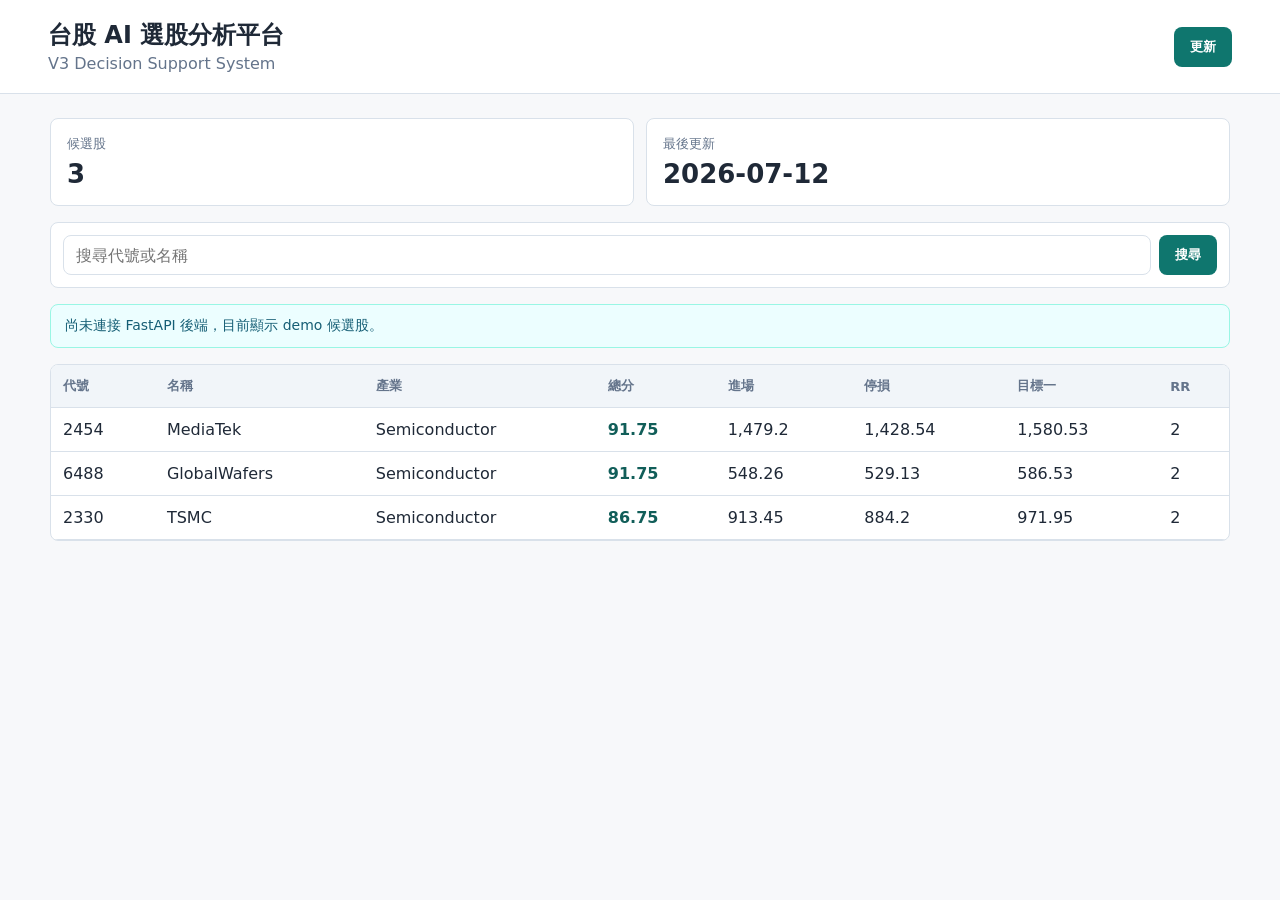
==== frontend/index.html @ 3da35d1b "Publish frontend with GitHub Pages" ====
<!doctype html>
<html lang="zh-Hant">
  <head>
    <meta charset="utf-8" />
    <meta name="viewport" content="width=device-width, initial-scale=1" />
    <title>Taiwan Stock AI Screener</title>
    <link rel="stylesheet" href="styles.css" />
  </head>
  <body>
    <header class="topbar">
      <div>
        <h1>&#21488;&#32929; AI &#36984;&#32929;&#20998;&#26512;&#24179;&#21488;</h1>
        <p>V3 Decision Support System</p>
      </div>
      <button id="refreshButton" type="button">&#26356;&#26032;</button>
    </header>

    <main>
      <section class="summary">
        <div>
          <span class="label">&#20505;&#36984;&#32929;</span>
          <strong id="candidateCount">0</strong>
        </div>
        <div>
          <span class="label">&#26368;&#24460;&#26356;&#26032;</span>
          <strong id="latestUpdate">-</strong>
        </div>
      </section>

      <section class="toolbar">
        <input id="searchInput" type="search" placeholder="&#25628;&#23563;&#20195;&#34399;&#25110;&#21517;&#31281;" />
        <button id="searchButton" type="button">&#25628;&#23563;</button>
      </section>

      <section id="notice" class="notice" hidden></section>

      <section class="table-wrap">
        <table>
          <thead>
            <tr>
              <th>&#20195;&#34399;</th>
              <th>&#21517;&#31281;</th>
              <th>&#29986;&#26989;</th>
              <th>&#32317;&#20998;</th>
              <th>&#36914;&#22580;</th>
              <th>&#20572;&#25613;</th>
              <th>&#30446;&#27161;&#19968;</th>
              <th>RR</th>
            </tr>
          </thead>
          <tbody id="candidateRows"></tbody>
        </table>
      </section>
    </main>

    <script src="app.js"></script>
  </body>
</html>
---- frontend/styles.css ----
:root {
  color-scheme: light;
  --bg: #f7f8fa;
  --panel: #ffffff;
  --text: #1f2937;
  --muted: #64748b;
  --line: #d9e1ea;
  --accent: #0f766e;
  --accent-strong: #115e59;
  --warn: #b45309;
}

* {
  box-sizing: border-box;
}

body {
  margin: 0;
  min-height: 100vh;
  background: var(--bg);
  color: var(--text);
  font-family:
    Inter,
    "Noto Sans TC",
    system-ui,
    -apple-system,
    BlinkMacSystemFont,
    "Segoe UI",
    sans-serif;
}

.topbar {
  display: flex;
  align-items: center;
  justify-content: space-between;
  gap: 16px;
  padding: 20px clamp(16px, 4vw, 48px);
  background: var(--panel);
  border-bottom: 1px solid var(--line);
}

h1 {
  margin: 0;
  font-size: 24px;
  line-height: 1.25;
}

p {
  margin: 4px 0 0;
  color: var(--muted);
}

button {
  min-height: 40px;
  border: 0;
  border-radius: 8px;
  padding: 0 16px;
  background: var(--accent);
  color: #ffffff;
  font-weight: 700;
  cursor: pointer;
}

button:hover {
  background: var(--accent-strong);
}

main {
  width: min(1180px, calc(100% - 32px));
  margin: 24px auto 48px;
}

.summary {
  display: grid;
  grid-template-columns: repeat(2, minmax(0, 1fr));
  gap: 12px;
  margin-bottom: 16px;
}

.summary > div,
.toolbar,
.table-wrap {
  background: var(--panel);
  border: 1px solid var(--line);
  border-radius: 8px;
}

.summary > div {
  padding: 16px;
}

.label {
  display: block;
  color: var(--muted);
  font-size: 13px;
  margin-bottom: 6px;
}

.summary strong {
  font-size: 26px;
}

.toolbar {
  display: flex;
  gap: 8px;
  padding: 12px;
  margin-bottom: 16px;
}

input {
  min-width: 0;
  flex: 1;
  min-height: 40px;
  border: 1px solid var(--line);
  border-radius: 8px;
  padding: 0 12px;
  font: inherit;
}

.table-wrap {
  overflow-x: auto;
}

.notice {
  margin-bottom: 16px;
  padding: 12px 14px;
  border: 1px solid #99f6e4;
  border-radius: 8px;
  background: #ecfeff;
  color: #155e75;
  font-size: 14px;
}

table {
  width: 100%;
  min-width: 820px;
  border-collapse: collapse;
}

th,
td {
  padding: 12px;
  border-bottom: 1px solid var(--line);
  text-align: left;
  white-space: nowrap;
}

th {
  color: var(--muted);
  font-size: 13px;
  background: #f1f5f9;
}

td.score {
  color: var(--accent-strong);
  font-weight: 800;
}

.empty,
.error {
  padding: 20px;
  text-align: center;
  color: var(--muted);
}

.error {
  color: var(--warn);
}

@media (max-width: 680px) {
  .topbar {
    align-items: flex-start;
    flex-direction: column;
  }

  .summary {
    grid-template-columns: 1fr;
  }
}
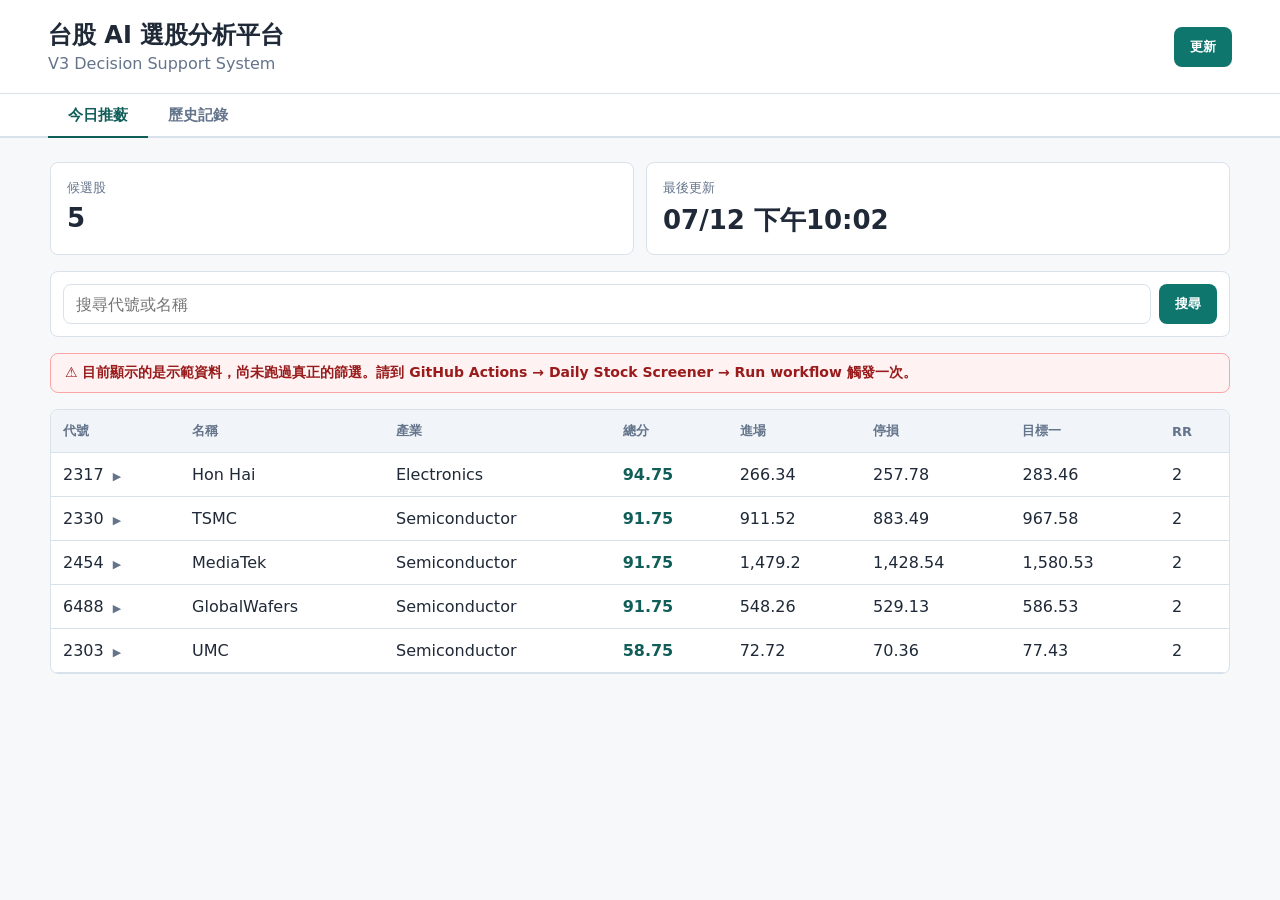
==== commit e7950ba0: "feat: add screener history and expandable details" ====
--- a/frontend/index.html
+++ b/frontend/index.html
@@ -15,42 +15,57 @@
       <button id="refreshButton" type="button">&#26356;&#26032;</button>
     </header>
 
+    <nav class="tab-bar">
+      <button id="tabToday" class="tab-btn active" type="button">&#20170;&#26085;&#25512;&#34222;</button>
+      <button id="tabHistory" class="tab-btn" type="button">&#27511;&#21490;&#35352;&#37636;</button>
+    </nav>
+
     <main>
-      <section class="summary">
-        <div>
-          <span class="label">&#20505;&#36984;&#32929;</span>
-          <strong id="candidateCount">0</strong>
+      <!-- 今日推薦 view -->
+      <div id="todayView">
+        <section class="summary">
+          <div>
+            <span class="label">&#20505;&#36984;&#32929;</span>
+            <strong id="candidateCount">0</strong>
+          </div>
+          <div>
+            <span class="label">&#26368;&#24460;&#26356;&#26032;</span>
+            <strong id="latestUpdate">-</strong>
+          </div>
+        </section>
+
+        <section class="toolbar">
+          <input id="searchInput" type="search" placeholder="&#25628;&#23563;&#20195;&#34399;&#25110;&#21517;&#31281;" />
+          <button id="searchButton" type="button">&#25628;&#23563;</button>
+        </section>
+
+        <section id="notice" class="notice" hidden></section>
+
+        <section class="table-wrap">
+          <table>
+            <thead>
+              <tr>
+                <th>&#20195;&#34399;</th>
+                <th>&#21517;&#31281;</th>
+                <th>&#29986;&#26989;</th>
+                <th>&#32317;&#20998;</th>
+                <th>&#36914;&#22580;</th>
+                <th>&#20572;&#25613;</th>
+                <th>&#30446;&#27161;&#19968;</th>
+                <th>RR</th>
+              </tr>
+            </thead>
+            <tbody id="candidateRows"></tbody>
+          </table>
+        </section>
+      </div>
+
+      <!-- 歷史記錄 view -->
+      <div id="historyView" hidden>
+        <div id="historyContent">
+          <p class="empty" style="padding:20px;text-align:center;color:#64748b">讀取中...</p>
         </div>
-        <div>
-          <span class="label">&#26368;&#24460;&#26356;&#26032;</span>
-          <strong id="latestUpdate">-</strong>
-        </div>
-      </section>
-
-      <section class="toolbar">
-        <input id="searchInput" type="search" placeholder="&#25628;&#23563;&#20195;&#34399;&#25110;&#21517;&#31281;" />
-        <button id="searchButton" type="button">&#25628;&#23563;</button>
-      </section>
-
-      <section id="notice" class="notice" hidden></section>
-
-      <section class="table-wrap">
-        <table>
-          <thead>
-            <tr>
-              <th>&#20195;&#34399;</th>
-              <th>&#21517;&#31281;</th>
-              <th>&#29986;&#26989;</th>
-              <th>&#32317;&#20998;</th>
-              <th>&#36914;&#22580;</th>
-              <th>&#20572;&#25613;</th>
-              <th>&#30446;&#27161;&#19968;</th>
-              <th>RR</th>
-            </tr>
-          </thead>
-          <tbody id="candidateRows"></tbody>
-        </table>
-      </section>
+      </div>
     </main>
 
     <script src="app.js"></script>
--- a/frontend/styles.css
+++ b/frontend/styles.css
@@ -167,6 +167,222 @@
   color: var(--warn);
 }
 
+/* Tab bar */
+.tab-bar {
+  display: flex;
+  gap: 0;
+  background: var(--panel);
+  border-bottom: 2px solid var(--line);
+  padding: 0 clamp(16px, 4vw, 48px);
+}
+.tab-btn {
+  min-height: 44px;
+  border: 0;
+  border-radius: 0;
+  padding: 0 20px;
+  background: transparent;
+  color: var(--muted);
+  font-weight: 600;
+  font-size: 15px;
+  cursor: pointer;
+  border-bottom: 2px solid transparent;
+  margin-bottom: -2px;
+  transition: color 0.15s, border-color 0.15s;
+}
+.tab-btn:hover {
+  color: var(--accent);
+  background: transparent;
+}
+.tab-btn.active {
+  color: var(--accent-strong);
+  border-bottom-color: var(--accent-strong);
+  background: transparent;
+}
+
+/* History entries */
+.hist-list {
+  display: flex;
+  flex-direction: column;
+  gap: 10px;
+  padding: 4px 0;
+}
+.hist-entry {
+  background: var(--panel);
+  border: 1px solid var(--line);
+  border-radius: 8px;
+  overflow: hidden;
+}
+.hist-header {
+  width: 100%;
+  display: flex;
+  align-items: center;
+  gap: 10px;
+  padding: 14px 16px;
+  background: transparent;
+  color: var(--text);
+  font-size: 14px;
+  text-align: left;
+  cursor: pointer;
+  border-radius: 0;
+  min-height: 0;
+  border: 0;
+}
+.hist-header:hover {
+  background: #f8fafc;
+}
+.hist-date {
+  font-weight: 700;
+  font-size: 15px;
+  min-width: 90px;
+}
+.hist-meta {
+  color: var(--muted);
+  font-size: 13px;
+  flex: 1;
+}
+.hist-chevron {
+  display: inline-block;
+  transition: transform 0.2s;
+  font-size: 11px;
+  color: var(--muted);
+  margin-left: auto;
+}
+.hist-chevron.open {
+  transform: rotate(90deg);
+}
+.hist-body {
+  border-top: 1px solid var(--line);
+}
+.hist-badge {
+  font-size: 11px;
+  font-weight: 700;
+  padding: 2px 8px;
+  border-radius: 4px;
+}
+.hist-badge.live {
+  background: #dcfce7;
+  color: #166534;
+}
+.hist-badge.demo {
+  background: #fef2f2;
+  color: #991b1b;
+}
+
+/* Demo badge */
+.demo-banner {
+  margin-bottom: 16px;
+  padding: 10px 14px;
+  border: 1px solid #fca5a5;
+  border-radius: 8px;
+  background: #fef2f2;
+  color: #991b1b;
+  font-size: 14px;
+  font-weight: 600;
+}
+
+/* Expandable score rows */
+tr.candidate-row {
+  cursor: pointer;
+}
+tr.candidate-row:hover td {
+  background: #f8fafc;
+}
+tr.detail-row td {
+  background: #f1f5f9;
+  padding: 10px 16px;
+  font-size: 13px;
+}
+.detail-grid {
+  display: flex;
+  flex-wrap: wrap;
+  gap: 8px 20px;
+  margin-bottom: 8px;
+}
+.detail-dim {
+  display: flex;
+  flex-direction: column;
+  min-width: 80px;
+}
+.detail-dim .dim-label {
+  color: var(--muted);
+  font-size: 11px;
+}
+.detail-dim .dim-val {
+  font-weight: 700;
+  color: var(--accent-strong);
+}
+.reason-tags {
+  display: flex;
+  flex-wrap: wrap;
+  gap: 4px;
+}
+.reason-tag {
+  background: #e0f2fe;
+  color: #0369a1;
+  border-radius: 4px;
+  padding: 2px 7px;
+  font-size: 11px;
+}
+.chevron {
+  display: inline-block;
+  transition: transform 0.2s;
+  margin-left: 4px;
+  font-size: 11px;
+  color: var(--muted);
+}
+.chevron.open {
+  transform: rotate(90deg);
+}
+
+/* Livermore pyramid plan */
+.livermore-box {
+  margin-top: 12px;
+  border: 1px solid #fde68a;
+  border-radius: 6px;
+  overflow: hidden;
+}
+.livermore-title {
+  background: #fef3c7;
+  color: #92400e;
+  font-weight: 700;
+  font-size: 12px;
+  padding: 6px 12px;
+  border-bottom: 1px solid #fde68a;
+}
+.livermore-grid {
+  display: flex;
+  flex-direction: column;
+}
+.lv-row {
+  display: flex;
+  gap: 12px;
+  align-items: center;
+  padding: 5px 12px;
+  font-size: 12px;
+  border-bottom: 1px solid #fef9c3;
+}
+.lv-row:last-child {
+  border-bottom: 0;
+}
+.lv-label {
+  font-weight: 700;
+  min-width: 90px;
+  color: #78350f;
+}
+.lv-price {
+  flex: 1;
+  color: var(--accent-strong);
+  font-weight: 600;
+}
+.lv-sl {
+  color: var(--muted);
+  font-size: 11px;
+}
+.lv-init { background: #fff7ed; }
+.lv-add  { background: #ffffff; }
+.lv-full { background: #f0fdf4; }
+.lv-warn { background: #fef2f2; }
+
 @media (max-width: 680px) {
   .topbar {
     align-items: flex-start;
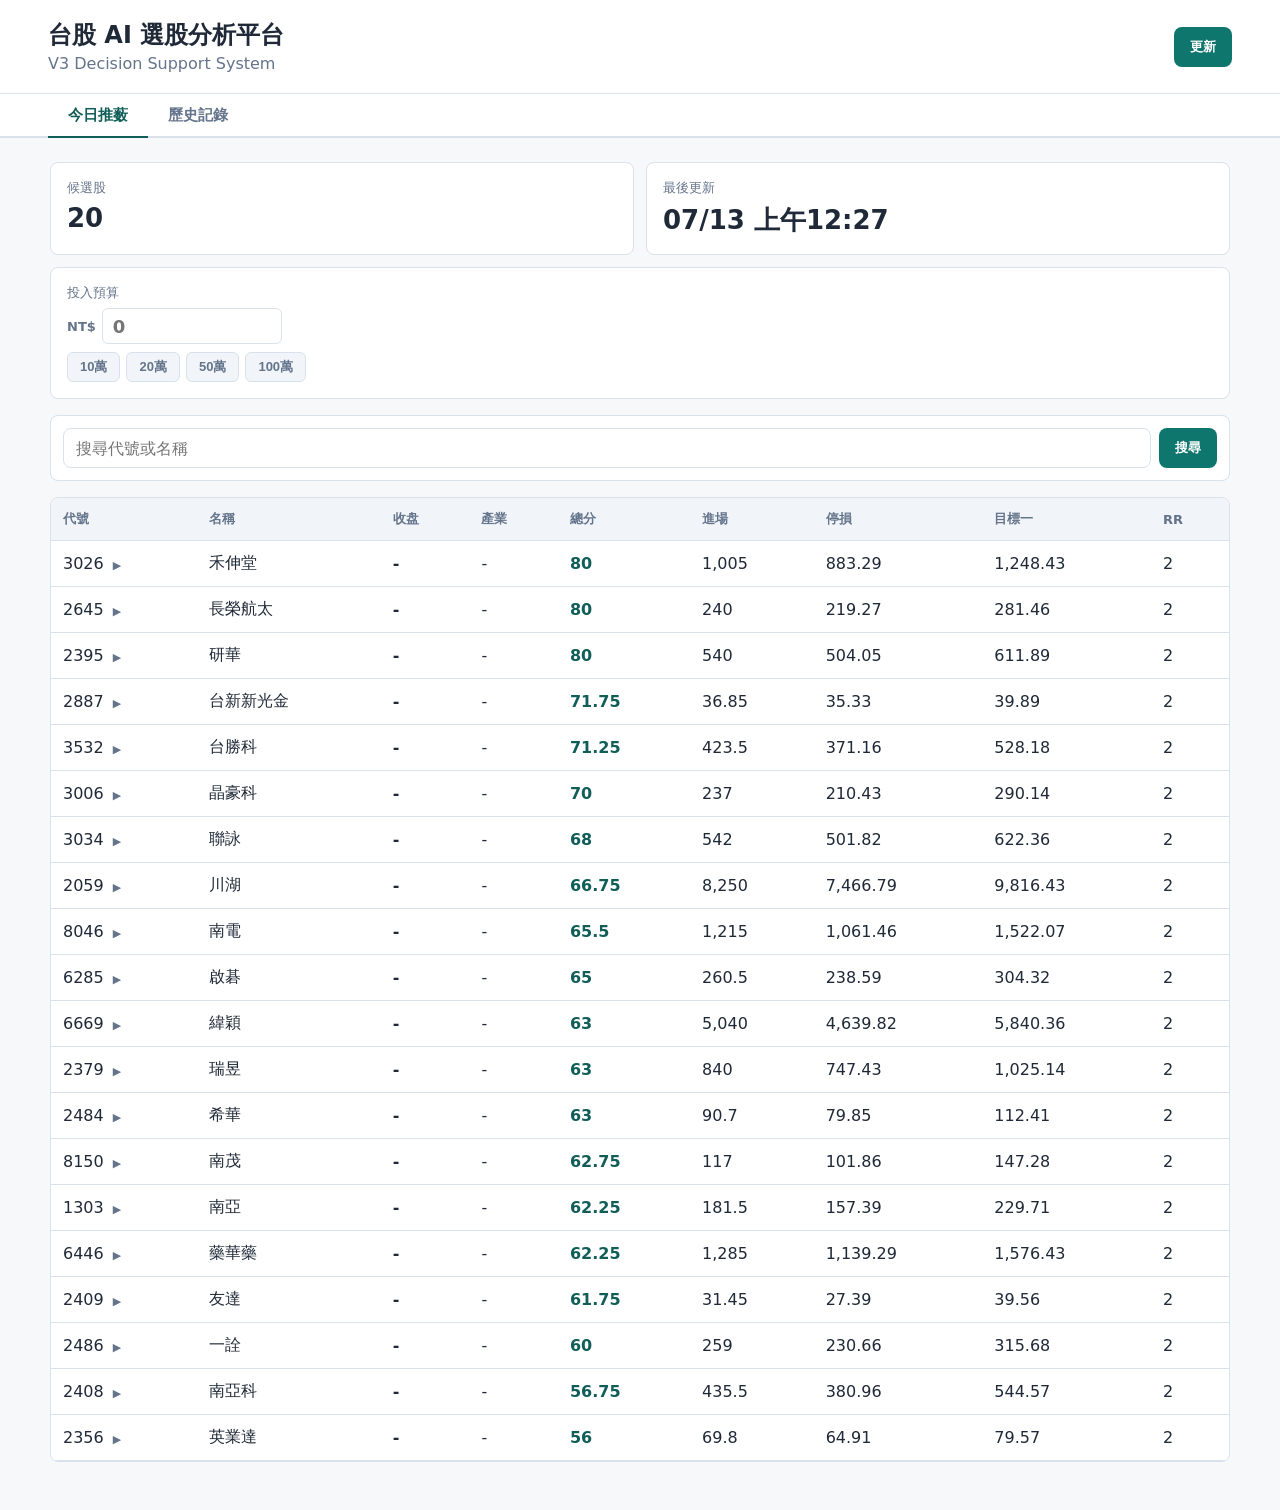
==== commit cd6e74f8: "feat: add Fugle source and strength metrics" ====
--- a/frontend/index.html
+++ b/frontend/index.html
@@ -25,12 +25,25 @@
       <div id="todayView">
         <section class="summary">
           <div>
-            <span class="label">&#20505;&#36984;&#32929;</span>
+            <span class="label">候選股</span>
             <strong id="candidateCount">0</strong>
           </div>
           <div>
-            <span class="label">&#26368;&#24460;&#26356;&#26032;</span>
+            <span class="label">最後更新</span>
             <strong id="latestUpdate">-</strong>
+          </div>
+          <div class="budget-card">
+            <span class="label">投入預算</span>
+            <div class="budget-input-row">
+              <span class="budget-currency">NT$</span>
+              <input id="budgetInput" type="number" min="0" step="10000" placeholder="0" />
+            </div>
+            <div class="budget-presets">
+              <button class="preset-btn" type="button" data-val="100000">10萬</button>
+              <button class="preset-btn" type="button" data-val="200000">20萬</button>
+              <button class="preset-btn" type="button" data-val="500000">50萬</button>
+              <button class="preset-btn" type="button" data-val="1000000">100萬</button>
+            </div>
           </div>
         </section>
 
@@ -47,6 +60,7 @@
               <tr>
                 <th>&#20195;&#34399;</th>
                 <th>&#21517;&#31281;</th>
+                <th>&#25910;&#30424;</th>
                 <th>&#29986;&#26989;</th>
                 <th>&#32317;&#20998;</th>
                 <th>&#36914;&#22580;</th>
--- a/frontend/styles.css
+++ b/frontend/styles.css
@@ -77,6 +77,63 @@
   margin-bottom: 16px;
 }
 
+/* 預算卡片 — 橫跨兩欄 */
+.budget-card {
+  grid-column: 1 / -1;
+}
+.budget-input-row {
+  display: flex;
+  align-items: center;
+  gap: 6px;
+  margin-bottom: 8px;
+}
+.budget-input-row input {
+  min-height: 36px;
+  font-size: 18px;
+  font-weight: 700;
+  width: 180px;
+  flex: unset;
+  border: 1px solid var(--line);
+  border-radius: 6px;
+  padding: 0 10px;
+}
+.budget-currency {
+  font-size: 13px;
+  color: var(--muted);
+  font-weight: 600;
+}
+.budget-presets {
+  display: flex;
+  flex-wrap: wrap;
+  gap: 6px;
+}
+.preset-btn {
+  min-height: 30px;
+  padding: 0 12px;
+  font-size: 13px;
+  font-weight: 600;
+  background: #f1f5f9;
+  color: var(--muted);
+  border: 1px solid var(--line);
+  border-radius: 6px;
+  cursor: pointer;
+}
+.preset-btn:hover {
+  background: #e2e8f0;
+  color: var(--text);
+}
+.preset-btn.active {
+  background: var(--accent);
+  color: #fff;
+  border-color: var(--accent);
+}
+
+/* Livermore warning text */
+.lv-warn-text {
+  color: #b45309;
+  font-weight: 600;
+}
+
 .summary > div,
 .toolbar,
 .table-wrap {
@@ -154,6 +211,11 @@
 td.score {
   color: var(--accent-strong);
   font-weight: 800;
+}
+
+td.close-price {
+  font-weight: 700;
+  color: var(--text);
 }
 
 .empty,
@@ -323,6 +385,40 @@
   padding: 2px 7px;
   font-size: 11px;
 }
+.detail-section {
+  margin-top: 12px;
+}
+.detail-section h3 {
+  margin: 0 0 8px;
+  color: #334155;
+  font-size: 13px;
+}
+.metric-grid {
+  display: grid;
+  grid-template-columns: repeat(auto-fit, minmax(110px, 1fr));
+  gap: 8px;
+}
+.metric-card {
+  min-height: 54px;
+  padding: 8px 10px;
+  border: 1px solid var(--line);
+  border-radius: 6px;
+  background: #ffffff;
+}
+.metric-card.good {
+  border-color: #86efac;
+  background: #f0fdf4;
+}
+.metric-label {
+  display: block;
+  margin-bottom: 4px;
+  color: var(--muted);
+  font-size: 11px;
+}
+.metric-card strong {
+  color: var(--text);
+  font-size: 15px;
+}
 .chevron {
   display: inline-block;
   transition: transform 0.2s;
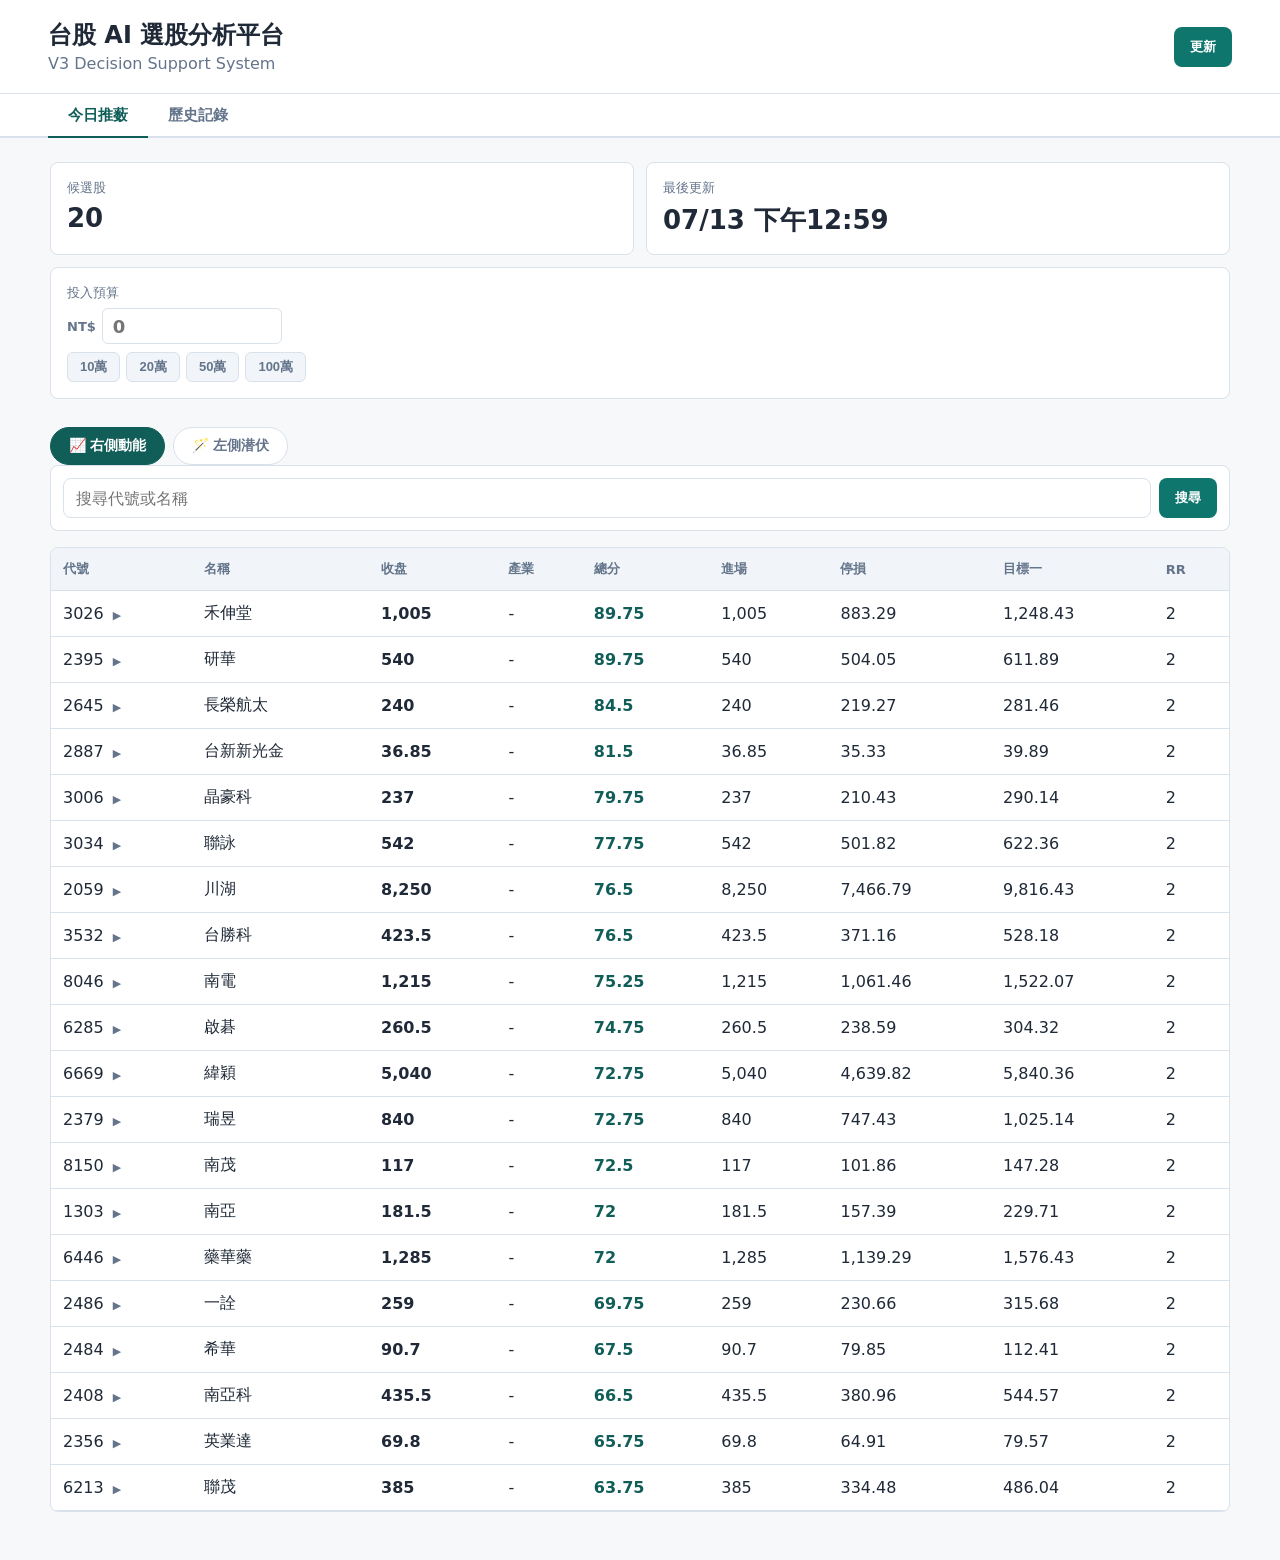
==== commit 0875fc60: "feat: add left-side accumulation strategy alongside momentum screening - New LeftSideScoringEngine s" ====
--- a/frontend/index.html
+++ b/frontend/index.html
@@ -47,6 +47,11 @@
           </div>
         </section>
 
+        <section class="strategy-bar">
+          <button id="strategyMomentum" class="strategy-btn active" type="button">&#128200; &#21491;&#20596;&#21205;&#33021;</button>
+          <button id="strategyLeft" class="strategy-btn" type="button">&#129668; &#24038;&#20596;&#28508;&#20239;</button>
+        </section>
+
         <section class="toolbar">
           <input id="searchInput" type="search" placeholder="&#25628;&#23563;&#20195;&#34399;&#25110;&#21517;&#31281;" />
           <button id="searchButton" type="button">&#25628;&#23563;</button>
--- a/frontend/styles.css
+++ b/frontend/styles.css
@@ -261,6 +261,34 @@
   background: transparent;
 }
 
+/* Strategy toggle */
+.strategy-bar {
+  display: flex;
+  gap: 8px;
+  padding: 12px 0 0;
+}
+.strategy-btn {
+  min-height: 38px;
+  border: 1px solid var(--line);
+  border-radius: 999px;
+  padding: 0 18px;
+  background: var(--panel);
+  color: var(--muted);
+  font-weight: 600;
+  font-size: 14px;
+  cursor: pointer;
+  transition: color 0.15s, border-color 0.15s, background 0.15s;
+}
+.strategy-btn:hover {
+  color: var(--accent);
+  border-color: var(--accent);
+}
+.strategy-btn.active {
+  color: #fff;
+  background: var(--accent-strong);
+  border-color: var(--accent-strong);
+}
+
 /* History entries */
 .hist-list {
   display: flex;
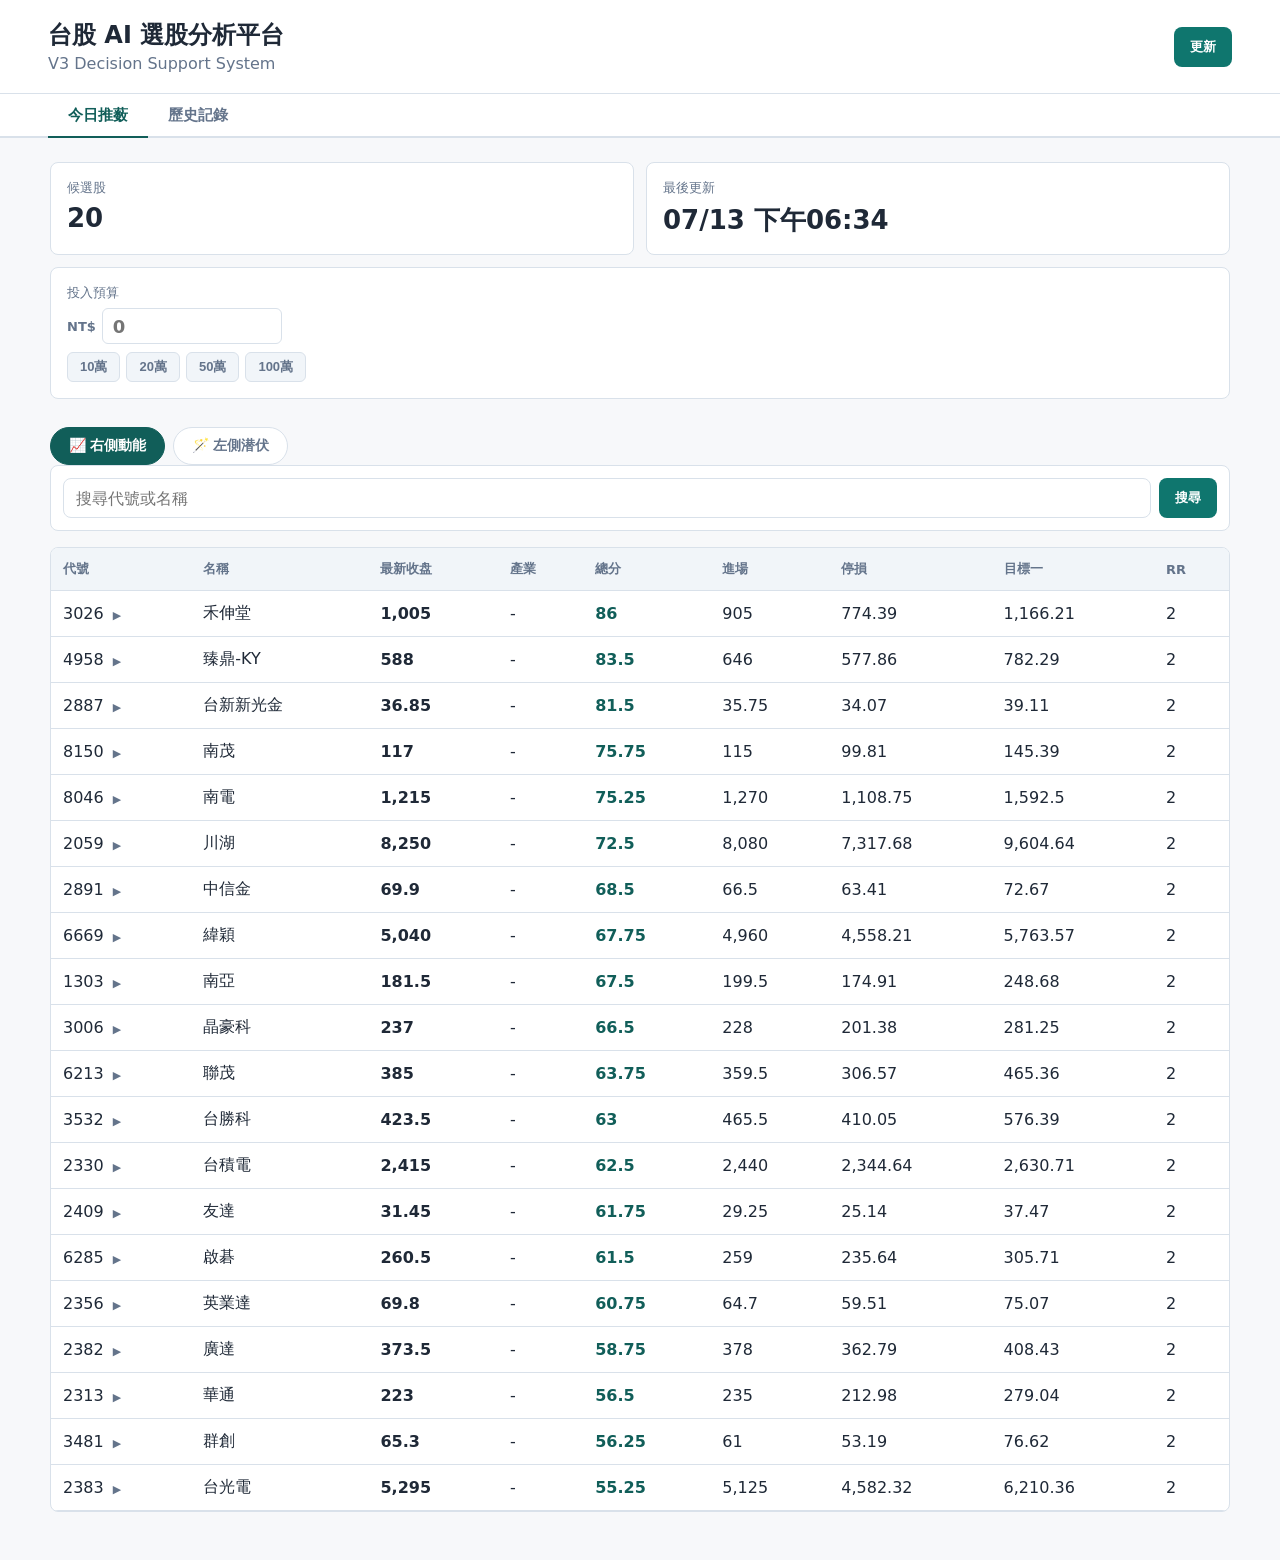
==== commit cfb4b085: "fix: use latest official close date" ====
--- a/frontend/index.html
+++ b/frontend/index.html
@@ -65,7 +65,7 @@
               <tr>
                 <th>&#20195;&#34399;</th>
                 <th>&#21517;&#31281;</th>
-                <th>&#25910;&#30424;</th>
+                <th>&#26368;&#26032;&#25910;&#30424;</th>
                 <th>&#29986;&#26989;</th>
                 <th>&#32317;&#20998;</th>
                 <th>&#36914;&#22580;</th>
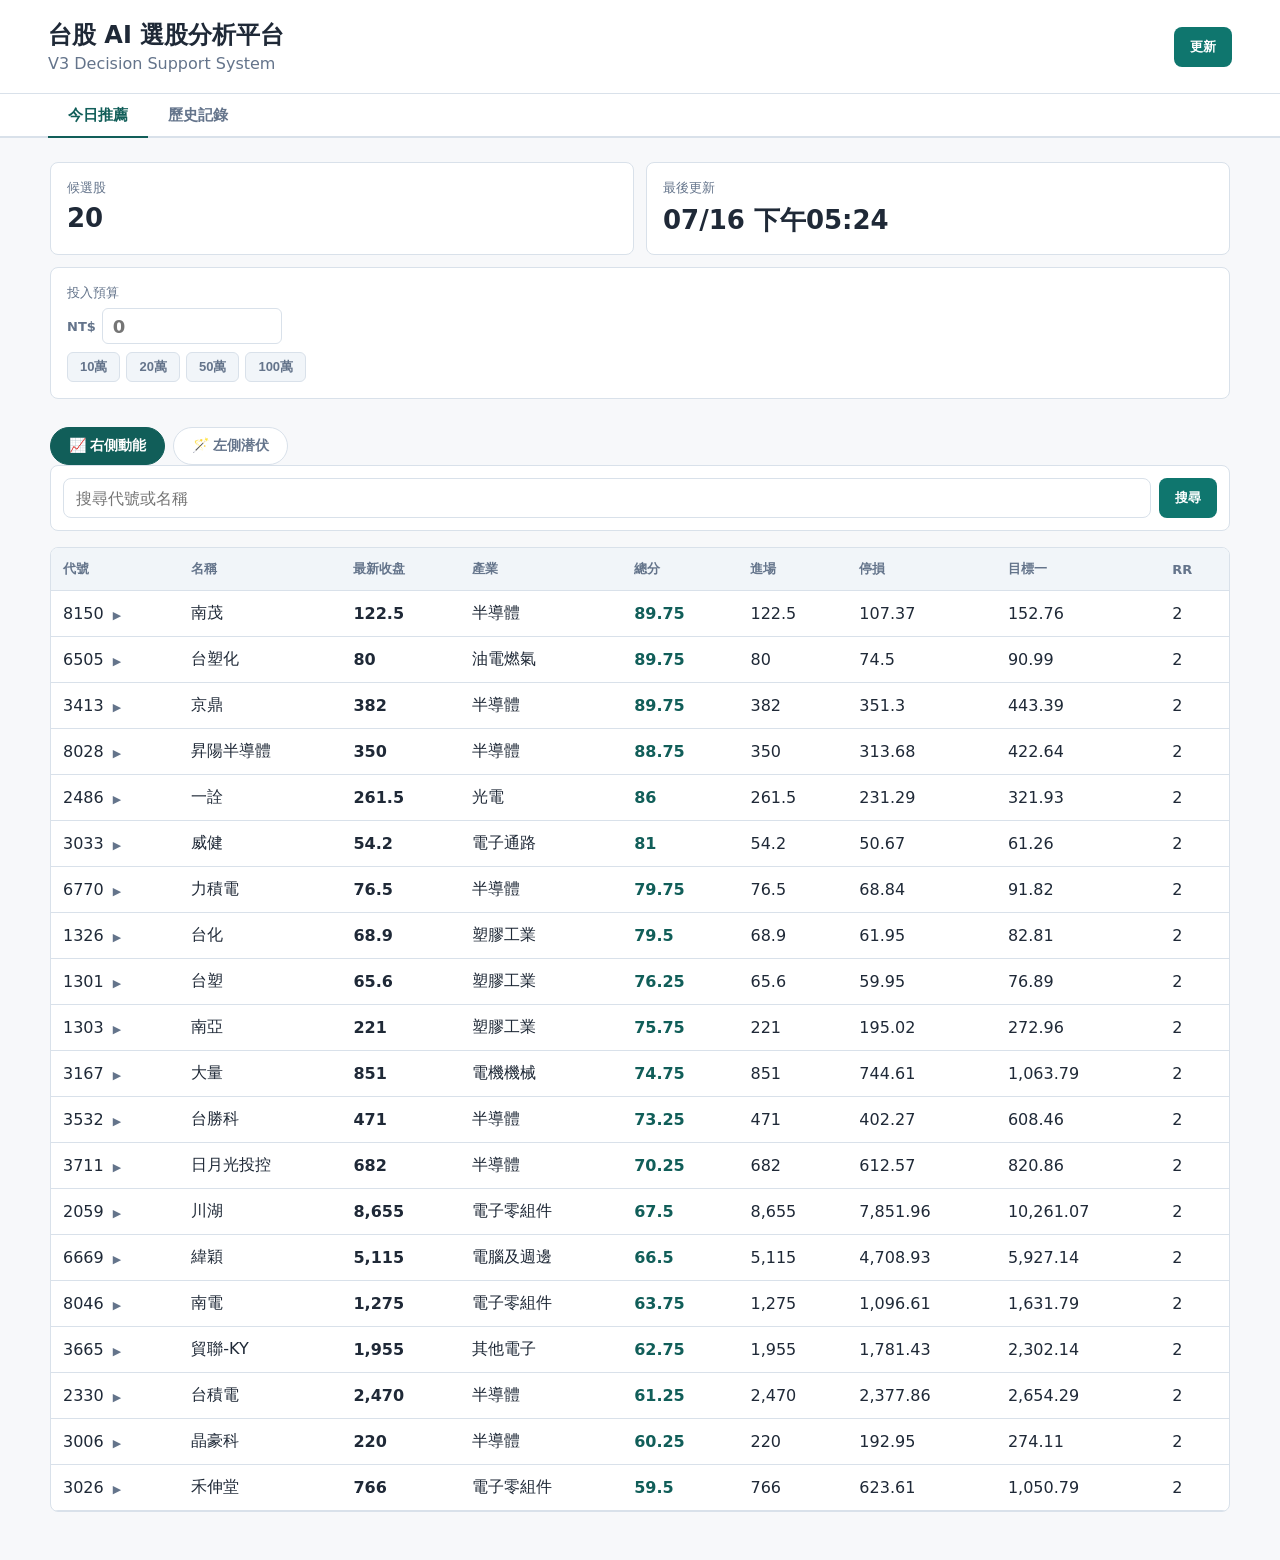
==== commit ef4fed4e: "fix: use literal traditional Chinese today tab" ====
--- a/frontend/index.html
+++ b/frontend/index.html
@@ -16,7 +16,7 @@
     </header>
 
     <nav class="tab-bar">
-      <button id="tabToday" class="tab-btn active" type="button">&#20170;&#26085;&#25512;&#34222;</button>
+      <button id="tabToday" class="tab-btn active" type="button">今日推薦</button>
       <button id="tabHistory" class="tab-btn" type="button">&#27511;&#21490;&#35352;&#37636;</button>
     </nav>
 
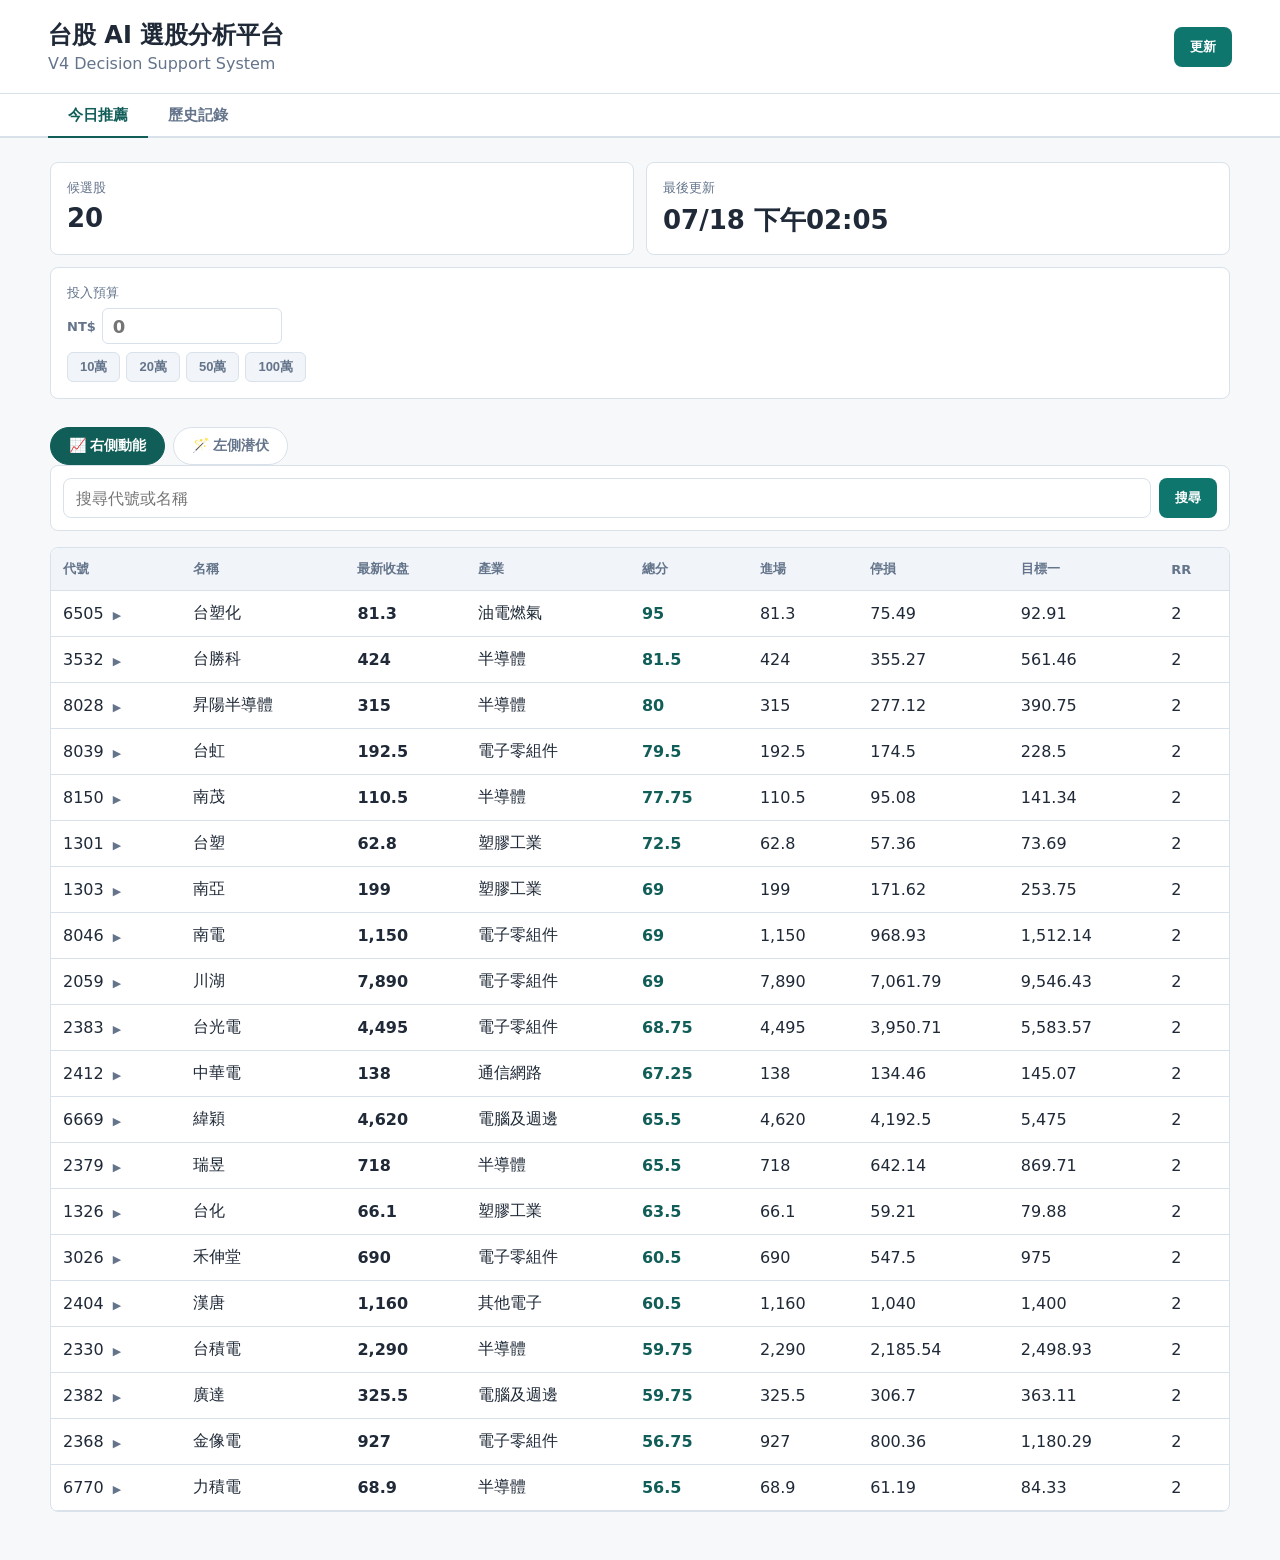
==== commit ab6922e4: "fix: expose v4 microstructure status on site" ====
--- a/frontend/index.html
+++ b/frontend/index.html
@@ -10,7 +10,7 @@
     <header class="topbar">
       <div>
         <h1>&#21488;&#32929; AI &#36984;&#32929;&#20998;&#26512;&#24179;&#21488;</h1>
-        <p>V3 Decision Support System</p>
+        <p>V4 Decision Support System</p>
       </div>
       <button id="refreshButton" type="button">&#26356;&#26032;</button>
     </header>
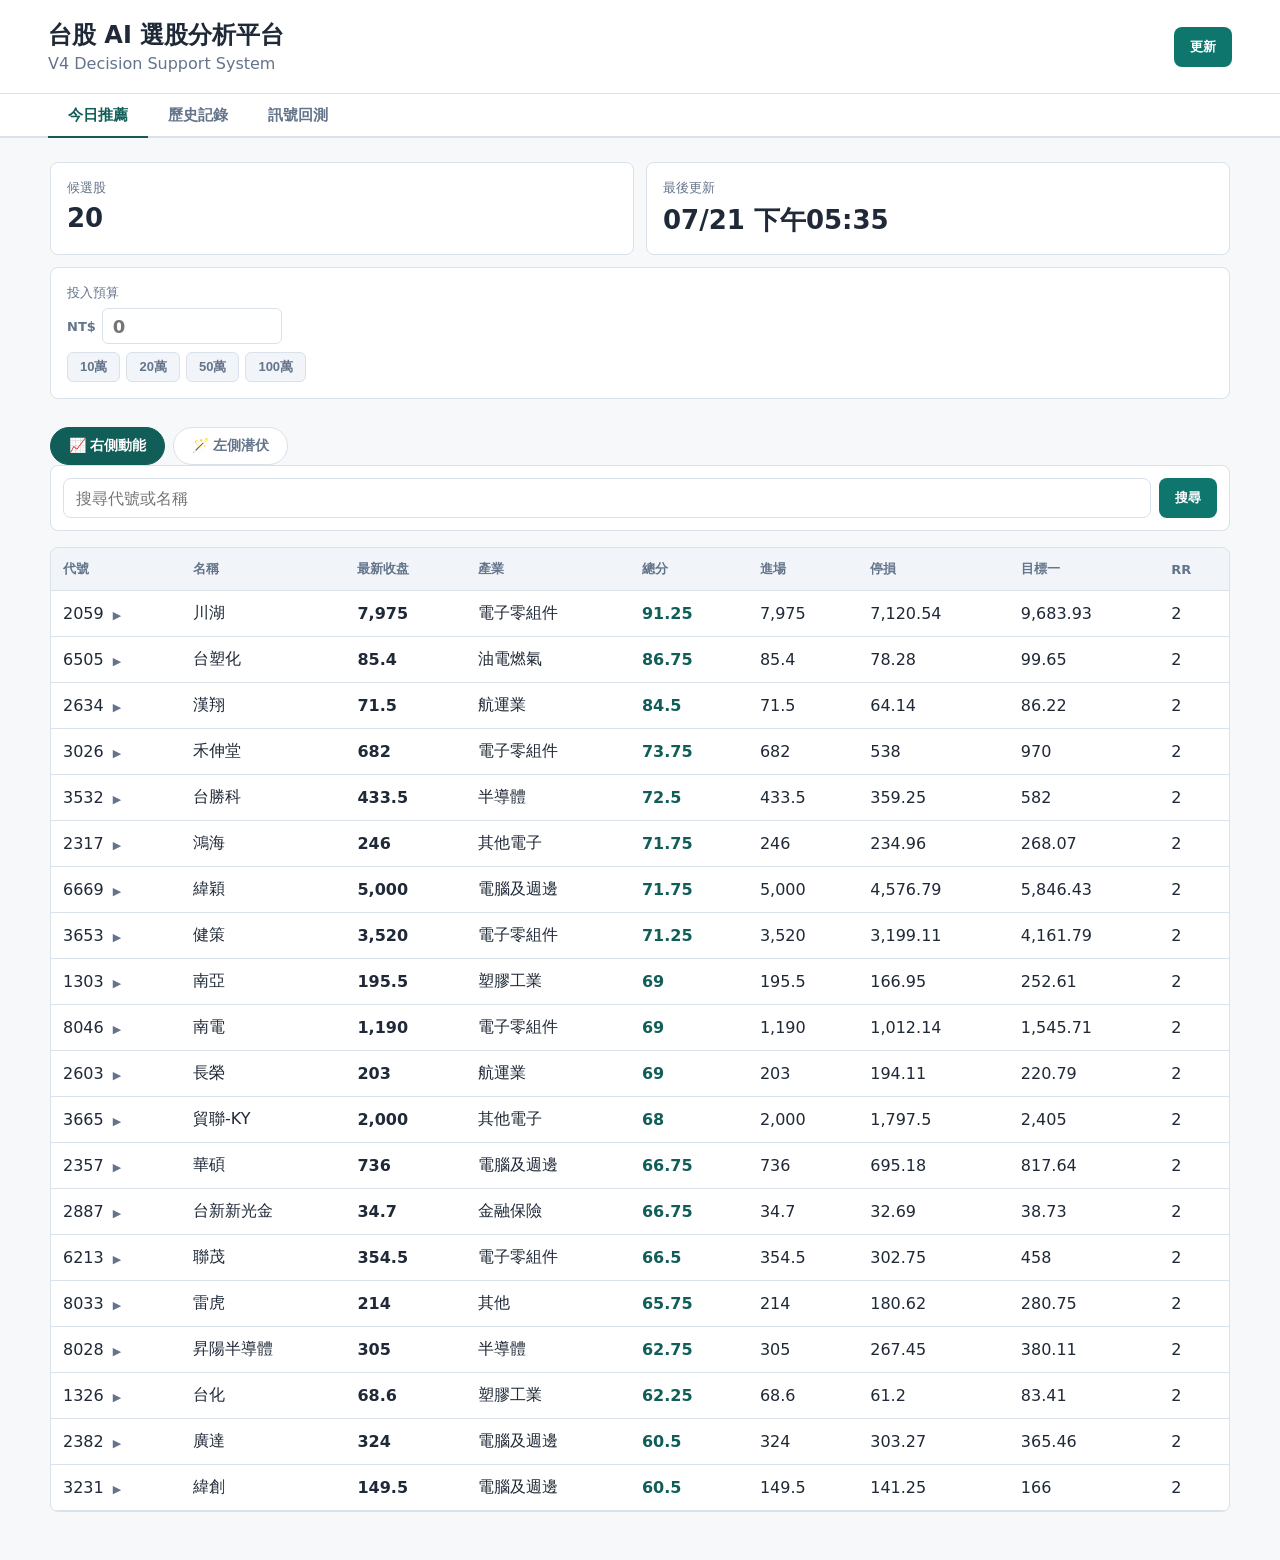
==== commit 9291c3f5: "feat: show signal backtest dashboard" ====
--- a/frontend/index.html
+++ b/frontend/index.html
@@ -18,6 +18,7 @@
     <nav class="tab-bar">
       <button id="tabToday" class="tab-btn active" type="button">今日推薦</button>
       <button id="tabHistory" class="tab-btn" type="button">&#27511;&#21490;&#35352;&#37636;</button>
+      <button id="tabBacktest" class="tab-btn" type="button">訊號回測</button>
     </nav>
 
     <main>
@@ -85,6 +86,13 @@
           <p class="empty" style="padding:20px;text-align:center;color:#64748b">讀取中...</p>
         </div>
       </div>
+
+      <!-- 訊號回測 view -->
+      <div id="backtestView" hidden>
+        <div id="backtestContent">
+          <p class="empty" style="padding:20px;text-align:center;color:#64748b">讀取中...</p>
+        </div>
+      </div>
     </main>
 
     <script src="app.js"></script>
--- a/frontend/styles.css
+++ b/frontend/styles.css
@@ -358,6 +358,99 @@
   color: #991b1b;
 }
 
+/* Signal backtest dashboard */
+.backtest-hero {
+  display: grid;
+  grid-template-columns: repeat(4, minmax(0, 1fr));
+  gap: 12px;
+  margin-bottom: 16px;
+}
+.backtest-card,
+.backtest-panel {
+  background: var(--panel);
+  border: 1px solid var(--line);
+  border-radius: 8px;
+}
+.backtest-card {
+  padding: 16px;
+  min-height: 86px;
+}
+.backtest-card strong {
+  display: block;
+  margin-top: 4px;
+  font-size: 26px;
+  line-height: 1.15;
+}
+.risk-text {
+  color: #b45309;
+}
+.backtest-note {
+  display: block;
+}
+.backtest-panel {
+  margin-top: 16px;
+  overflow: hidden;
+}
+.panel-title {
+  display: flex;
+  align-items: center;
+  justify-content: space-between;
+  gap: 12px;
+  padding: 14px 16px;
+  border-bottom: 1px solid var(--line);
+  background: #f8fafc;
+}
+.panel-title h2 {
+  margin: 0;
+  font-size: 17px;
+}
+.panel-title span {
+  color: var(--muted);
+  font-size: 13px;
+}
+.horizon-block {
+  padding: 14px 16px 16px;
+  border-bottom: 1px solid var(--line);
+}
+.horizon-block:last-child {
+  border-bottom: 0;
+}
+.horizon-block h3 {
+  margin: 0 0 10px;
+  color: #334155;
+  font-size: 14px;
+}
+.backtest-table {
+  min-width: 760px;
+}
+.signal-chip,
+.evidence-chip {
+  display: inline-flex;
+  align-items: center;
+  max-width: 100%;
+  border-radius: 6px;
+  background: #e0f2fe;
+  color: #0369a1;
+  font-size: 12px;
+  font-weight: 700;
+}
+.signal-chip {
+  padding: 3px 8px;
+}
+.evidence-chip {
+  margin: 2px 4px 2px 0;
+  padding: 3px 7px;
+  white-space: normal;
+}
+.pos {
+  color: #15803d;
+  font-weight: 700;
+}
+.neg {
+  color: #b91c1c;
+  font-weight: 700;
+}
+
 /* Demo badge */
 .demo-banner {
   margin-bottom: 16px;
@@ -413,6 +506,21 @@
   padding: 2px 7px;
   font-size: 11px;
 }
+.sig-badge {
+  font-size: 12px;
+  white-space: nowrap;
+}
+.score-delta {
+  font-size: 11px;
+  font-weight: 600;
+  white-space: nowrap;
+}
+.score-delta.delta-up {
+  color: #16a34a;
+}
+.score-delta.delta-down {
+  color: #94a3b8;
+}
 .detail-section {
   margin-top: 12px;
 }
@@ -516,4 +624,13 @@
   .summary {
     grid-template-columns: 1fr;
   }
-}
+
+  .backtest-hero {
+    grid-template-columns: repeat(2, minmax(0, 1fr));
+  }
+
+  .panel-title {
+    align-items: flex-start;
+    flex-direction: column;
+  }
+}
